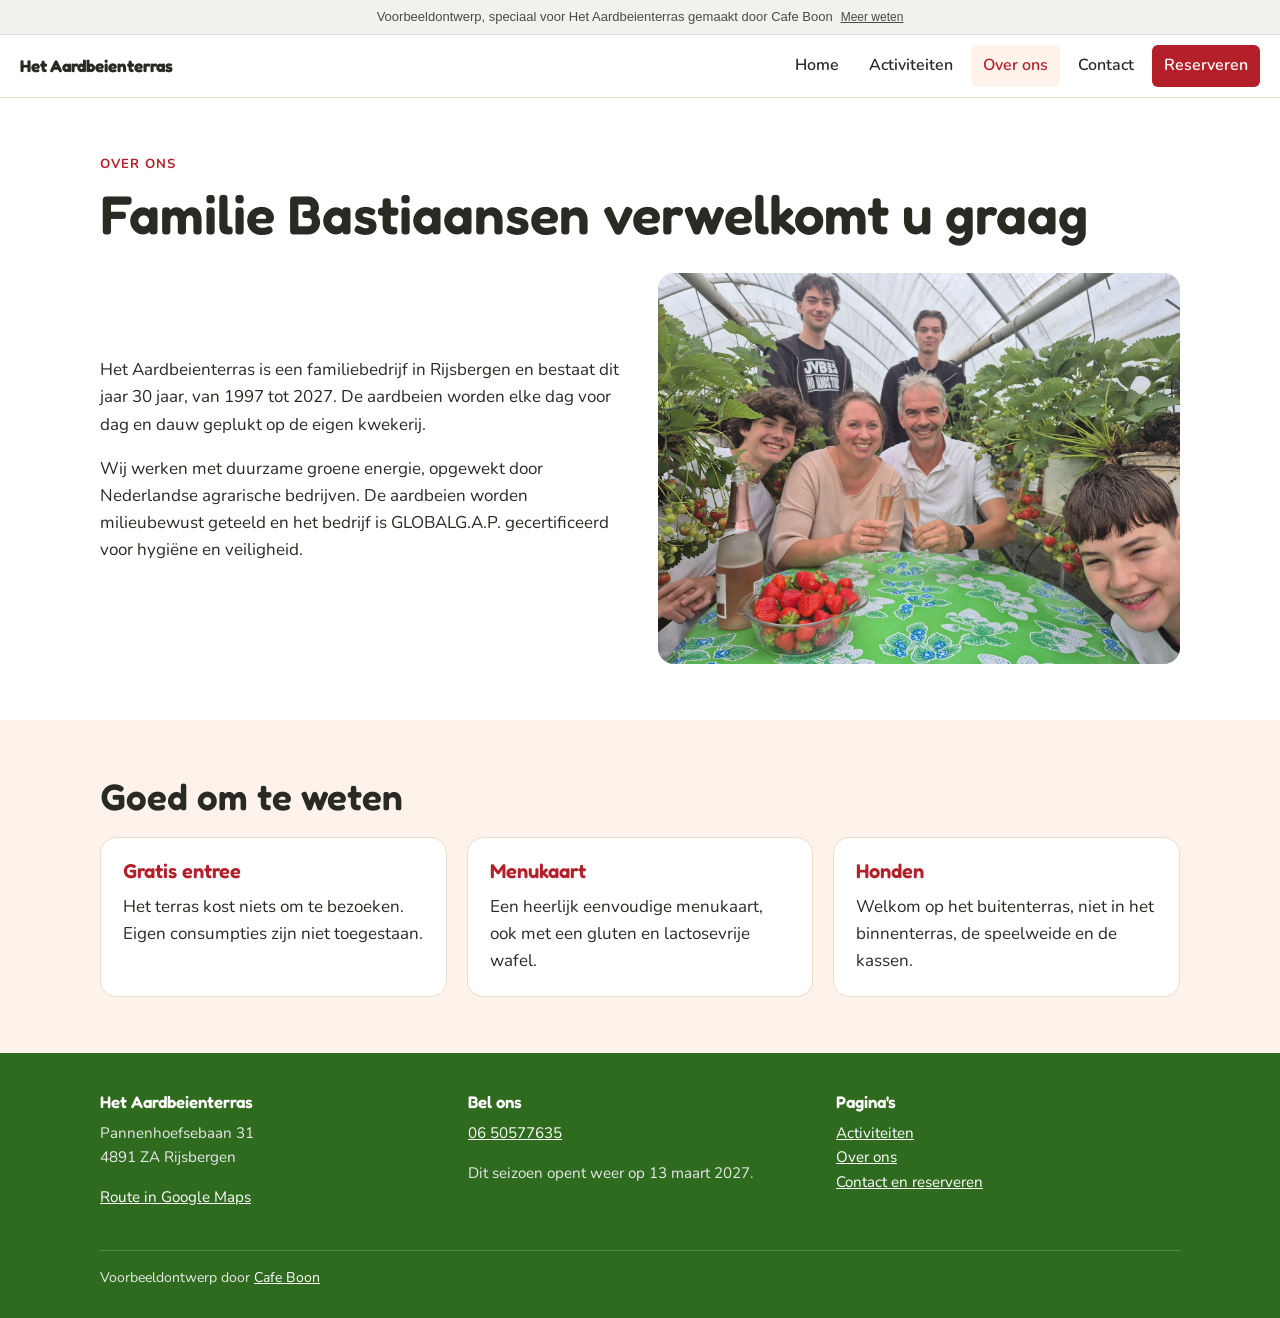
==== over.html @ 3149bf1e "Voorbeeldwebsite Het Aardbeienterras" ====
<!doctype html>
<html lang="nl">
<head>
<meta charset="utf-8">
<meta name="viewport" content="width=device-width, initial-scale=1">
<title>Over ons | Het Aardbeienterras Rijsbergen</title>
<meta name="description" content="Familiebedrijf Het Aardbeienterras in Rijsbergen bestaat 30 jaar. Duurzaam geteelde aardbeien, gratis entree en parkeren.">
<meta name="robots" content="noindex">
<link rel="icon" href="images/favicon.png">
<meta property="og:title" content="Over ons | Het Aardbeienterras Rijsbergen">
<meta property="og:description" content="Familiebedrijf Het Aardbeienterras in Rijsbergen bestaat 30 jaar. Duurzaam geteelde aardbeien, gratis entree en parkeren.">
<meta property="og:image" content="https://hetaardbeienterras.cafeboon.com/images/og.jpg">
<meta property="og:type" content="website">
<link rel="preconnect" href="https://fonts.googleapis.com">
<link rel="preconnect" href="https://fonts.gstatic.com" crossorigin>
<link href="https://fonts.googleapis.com/css2?family=Fredoka:wght@500;600;700&family=Nunito:wght@400;600;700&display=swap" rel="stylesheet">
<link rel="stylesheet" href="style.css">
</head>
<body>
<div class="vb-banner" role="note"><span>Voorbeeldontwerp, speciaal voor Het Aardbeienterras gemaakt door Cafe Boon</span><a href="https://cafeboon.com">Meer weten</a></div>
<header class="top">
<a class="brand" href="index.html"><span>Het Aardbeienterras</span></a>
<nav><a href="index.html">Home</a><a href="aanbod.html">Activiteiten</a><a aria-current="page" href="over.html">Over ons</a><a href="contact.html">Contact</a><a class="cta" href="contact.html#formulier">Reserveren</a></nav>
</header>
<main>
<section><div class="wrap"><p class="kicker">Over ons</p><h1>Familie Bastiaansen verwelkomt u graag</h1>
<div class="split"><div><p>Het Aardbeienterras is een familiebedrijf in Rijsbergen en bestaat dit jaar 30 jaar, van 1997 tot 2027. De aardbeien worden elke dag voor dag en dauw geplukt op de eigen kwekerij.</p>
<p>Wij werken met duurzame groene energie, opgewekt door Nederlandse agrarische bedrijven. De aardbeien worden milieubewust geteeld en het bedrijf is GLOBALG.A.P. gecertificeerd voor hygiëne en veiligheid.</p></div><img src="images/hero.jpg" alt="De familie met aardbeien in de kas"></div></div></section>
<section class="alt"><div class="wrap"><h2>Goed om te weten</h2><div class="grid"><div class="card"><h3>Gratis entree</h3><p>Het terras kost niets om te bezoeken. Eigen consumpties zijn niet toegestaan.</p></div><div class="card"><h3>Menukaart</h3><p>Een heerlijk eenvoudige menukaart, ook met een gluten en lactosevrije wafel.</p></div><div class="card"><h3>Honden</h3><p>Welkom op het buitenterras, niet in het binnenterras, de speelweide en de kassen.</p></div></div></div></section>
</main>
<footer>
<div class="wrap">
<div class="cols"><div><h3>Het Aardbeienterras</h3><p>Pannenhoefsebaan 31<br>4891 ZA Rijsbergen</p><p><a href="https://www.google.com/maps/search/?api=1&query=Pannenhoefsebaan+31+Rijsbergen">Route in Google Maps</a></p></div>
<div><h3>Bel ons</h3><p><a href="tel:+31650577635">06 50577635</a></p><p>Dit seizoen opent weer op 13 maart 2027.</p></div>
<div><h3>Pagina's</h3><p><a href="aanbod.html">Activiteiten</a><br><a href="over.html">Over ons</a><br><a href="contact.html">Contact en reserveren</a></p></div></div>
<div class="credit">Voorbeeldontwerp door <a href="https://cafeboon.com">Cafe Boon</a></div>
</div>
</footer>
<script>
document.querySelectorAll('form.vf').forEach(function(f){f.addEventListener('submit',function(e){e.preventDefault();var o=f.querySelector('.vf-ok');if(o){o.classList.add('show');o.scrollIntoView({block:'center'});}f.reset();});});
</script>
</body>
</html>
---- style.css ----
:root{--c1:#b3202a;--c2:#2f6b1f;--ink:#2a2a24;--mut:#645f55;--bg:#fff;--soft:#fdf3ea;--line:#ecdccb;--onc1:#fff;--onc2:#fff;--hf:'Fredoka',Arial,sans-serif;--bf:'Nunito',Arial,sans-serif}
*{box-sizing:border-box}
html{scroll-behavior:smooth}
body{margin:0;font-family:var(--bf);color:var(--ink);background:var(--bg);line-height:1.6;font-size:17px;-webkit-text-size-adjust:100%}
img{max-width:100%;height:auto;display:block}
a{color:var(--c1)}
h1,h2,h3{font-family:var(--hf);line-height:1.15;margin:0 0 .5em;font-weight:600;}
h1{font-size:clamp(2rem,5.5vw,3.4rem)}
h2{font-size:clamp(1.6rem,3.6vw,2.3rem)}
h3{font-size:1.25rem}
p{margin:0 0 1em}
.vb-banner{background:#f1f1ee;color:#4a4a4a;font:13px/1.4 Arial,Helvetica,sans-serif;padding:8px 16px;text-align:center;border-bottom:1px solid #dcdcd6}
.vb-banner a{color:#4a4a4a;margin-left:8px;text-decoration:underline;font-size:12px}
header.top{position:sticky;top:0;z-index:50;background:var(--bg);border-bottom:1px solid var(--line);display:flex;flex-wrap:wrap;align-items:center;justify-content:space-between;gap:8px 20px;padding:10px 20px}
.brand{display:flex;align-items:center;gap:10px;text-decoration:none;color:var(--ink);font-family:var(--hf);font-weight:700}
.brand img{height:46px;width:auto}
nav{display:flex;flex-wrap:wrap;gap:4px 6px}
nav a{padding:8px 12px;text-decoration:none;color:var(--ink);font-weight:600;border-radius:6px;font-size:16px}
nav a:hover,nav a[aria-current]{background:var(--soft);color:var(--c1)}
nav a.cta{background:var(--c1);color:var(--onc1)}
.wrap{max-width:1120px;margin:0 auto;padding:0 20px}
section{padding:56px 0}
section.alt{background:var(--soft)}
.btn{display:inline-block;background:var(--c1);color:var(--onc1);padding:13px 24px;border-radius:16px;text-decoration:none;font-weight:700;border:2px solid var(--c1);cursor:pointer;font-size:17px;font-family:var(--bf)}
.btn.alt{background:transparent;color:var(--c1)}
.btn.light{background:#fff;color:var(--c1);border-color:#fff}
.btns{display:flex;flex-wrap:wrap;gap:12px;margin-top:22px}
.hero{position:relative;color:var(--onc2);background:var(--c2)}
.hero.img{background-size:cover;background-position:center}
.hero .shade{background:linear-gradient(90deg,rgba(30,55,20,.85),rgba(30,55,20,.35));padding:84px 0}
.hero p.lead{font-size:1.2rem;max-width:640px}
.hero h1,.hero p{color:var(--onc2)}
.split{display:grid;grid-template-columns:1fr 1fr;gap:36px;align-items:center}
.split img{border-radius:16px;width:100%}
.grid{display:grid;grid-template-columns:repeat(auto-fit,minmax(250px,1fr));gap:20px}
.card{background:#fff;border:1px solid var(--line);border-radius:16px;padding:22px}
.card h3{color:var(--c1)}
.card p:last-child{margin-bottom:0}
.card img{border-radius:16px;margin-bottom:14px;width:100%;aspect-ratio:4/3;object-fit:cover}
.kicker{text-transform:uppercase;letter-spacing:.08em;font-size:.82rem;font-weight:700;color:var(--c1);margin-bottom:8px}
.steps{counter-reset:s;list-style:none;padding:0;margin:0;display:grid;grid-template-columns:repeat(auto-fit,minmax(220px,1fr));gap:18px}
.steps li{counter-increment:s;background:#fff;border:1px solid var(--line);border-radius:16px;padding:18px 18px 18px 64px;position:relative}
.steps li:before{content:counter(s);position:absolute;left:16px;top:16px;width:34px;height:34px;border-radius:50%;background:var(--c1);color:var(--onc1);display:flex;align-items:center;justify-content:center;font-weight:800}
.ticks{list-style:none;padding:0;margin:0 0 1em}
.ticks li{padding-left:28px;position:relative;margin-bottom:8px}
.ticks li:before{content:"\2713";position:absolute;left:0;color:var(--c1);font-weight:800}
table.t{width:100%;border-collapse:collapse;background:#fff;border:1px solid var(--line);border-radius:8px;overflow:hidden}
table.t th,table.t td{text-align:left;padding:11px 14px;border-bottom:1px solid var(--line)}
table.t th{background:var(--soft)}
.pgmeta{color:var(--mut)}
form.vf{display:grid;gap:14px;background:#fff;border:1px solid var(--line);border-radius:16px;padding:24px}
form.vf label{font-weight:700;display:grid;gap:6px;font-size:.95rem}
form.vf input,form.vf textarea,form.vf select{font:inherit;padding:11px 12px;border:1px solid #b9b9b9;border-radius:8px;width:100%;background:#fff}
form.vf textarea{min-height:130px}
.vf-ok{background:#e9f6ec;border:1px solid #8cc79a;color:#1d4a2a;padding:14px 16px;border-radius:8px;display:none}
.vf-ok.show{display:block}
.band{background:var(--c1);color:var(--onc1);padding:40px 0;text-align:center}
.band h2,.band p{color:var(--onc1)}
footer{background:#2f6b1f;color:#e9e9e9;padding:40px 0 28px;font-size:.95rem}
footer a{color:#fff}
footer .cols{display:grid;grid-template-columns:repeat(auto-fit,minmax(220px,1fr));gap:24px}
footer h3{color:#fff;font-size:1.05rem}
.credit{border-top:1px solid rgba(255,255,255,.2);margin-top:26px;padding-top:16px;font-size:.88rem}
.pill{display:inline-block;background:var(--soft);color:var(--c1);border-radius:999px;padding:4px 12px;font-size:.85rem;font-weight:700;margin:0 6px 6px 0}
@media(max-width:760px){
body{font-size:16px}
.split{grid-template-columns:1fr !important}
section{padding:40px 0}
.hero .shade{padding:48px 0}
header.top{padding:8px 12px}
nav a{padding:7px 10px;font-size:15px}
.btn{width:100%;text-align:center}
}
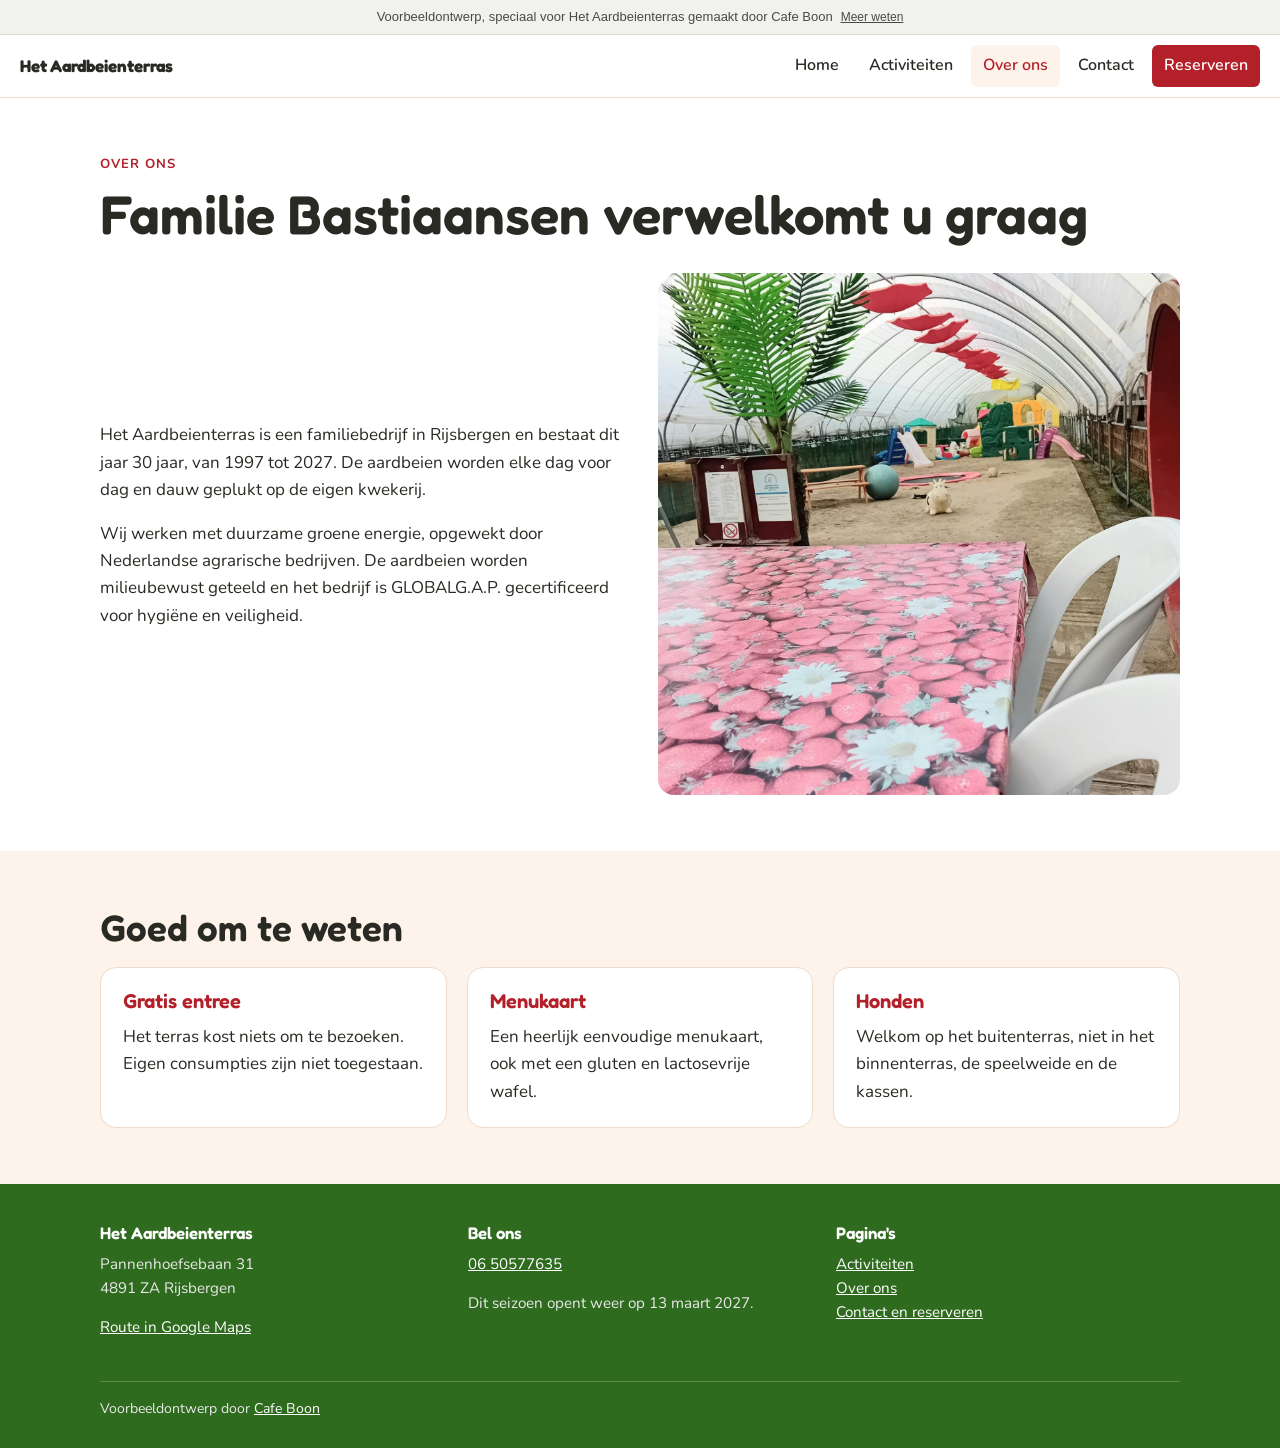
==== commit f9e3e058: "Foto's met personen vervangen door neutrale afbeeldingen" ====
--- a/over.html
+++ b/over.html
@@ -25,7 +25,7 @@
 <main>
 <section><div class="wrap"><p class="kicker">Over ons</p><h1>Familie Bastiaansen verwelkomt u graag</h1>
 <div class="split"><div><p>Het Aardbeienterras is een familiebedrijf in Rijsbergen en bestaat dit jaar 30 jaar, van 1997 tot 2027. De aardbeien worden elke dag voor dag en dauw geplukt op de eigen kwekerij.</p>
-<p>Wij werken met duurzame groene energie, opgewekt door Nederlandse agrarische bedrijven. De aardbeien worden milieubewust geteeld en het bedrijf is GLOBALG.A.P. gecertificeerd voor hygiëne en veiligheid.</p></div><img src="images/hero.jpg" alt="De familie met aardbeien in de kas"></div></div></section>
+<p>Wij werken met duurzame groene energie, opgewekt door Nederlandse agrarische bedrijven. De aardbeien worden milieubewust geteeld en het bedrijf is GLOBALG.A.P. gecertificeerd voor hygiëne en veiligheid.</p></div><img src="images/hero.jpg" alt="Het terras bij de kas"></div></div></section>
 <section class="alt"><div class="wrap"><h2>Goed om te weten</h2><div class="grid"><div class="card"><h3>Gratis entree</h3><p>Het terras kost niets om te bezoeken. Eigen consumpties zijn niet toegestaan.</p></div><div class="card"><h3>Menukaart</h3><p>Een heerlijk eenvoudige menukaart, ook met een gluten en lactosevrije wafel.</p></div><div class="card"><h3>Honden</h3><p>Welkom op het buitenterras, niet in het binnenterras, de speelweide en de kassen.</p></div></div></div></section>
 </main>
 <footer>
